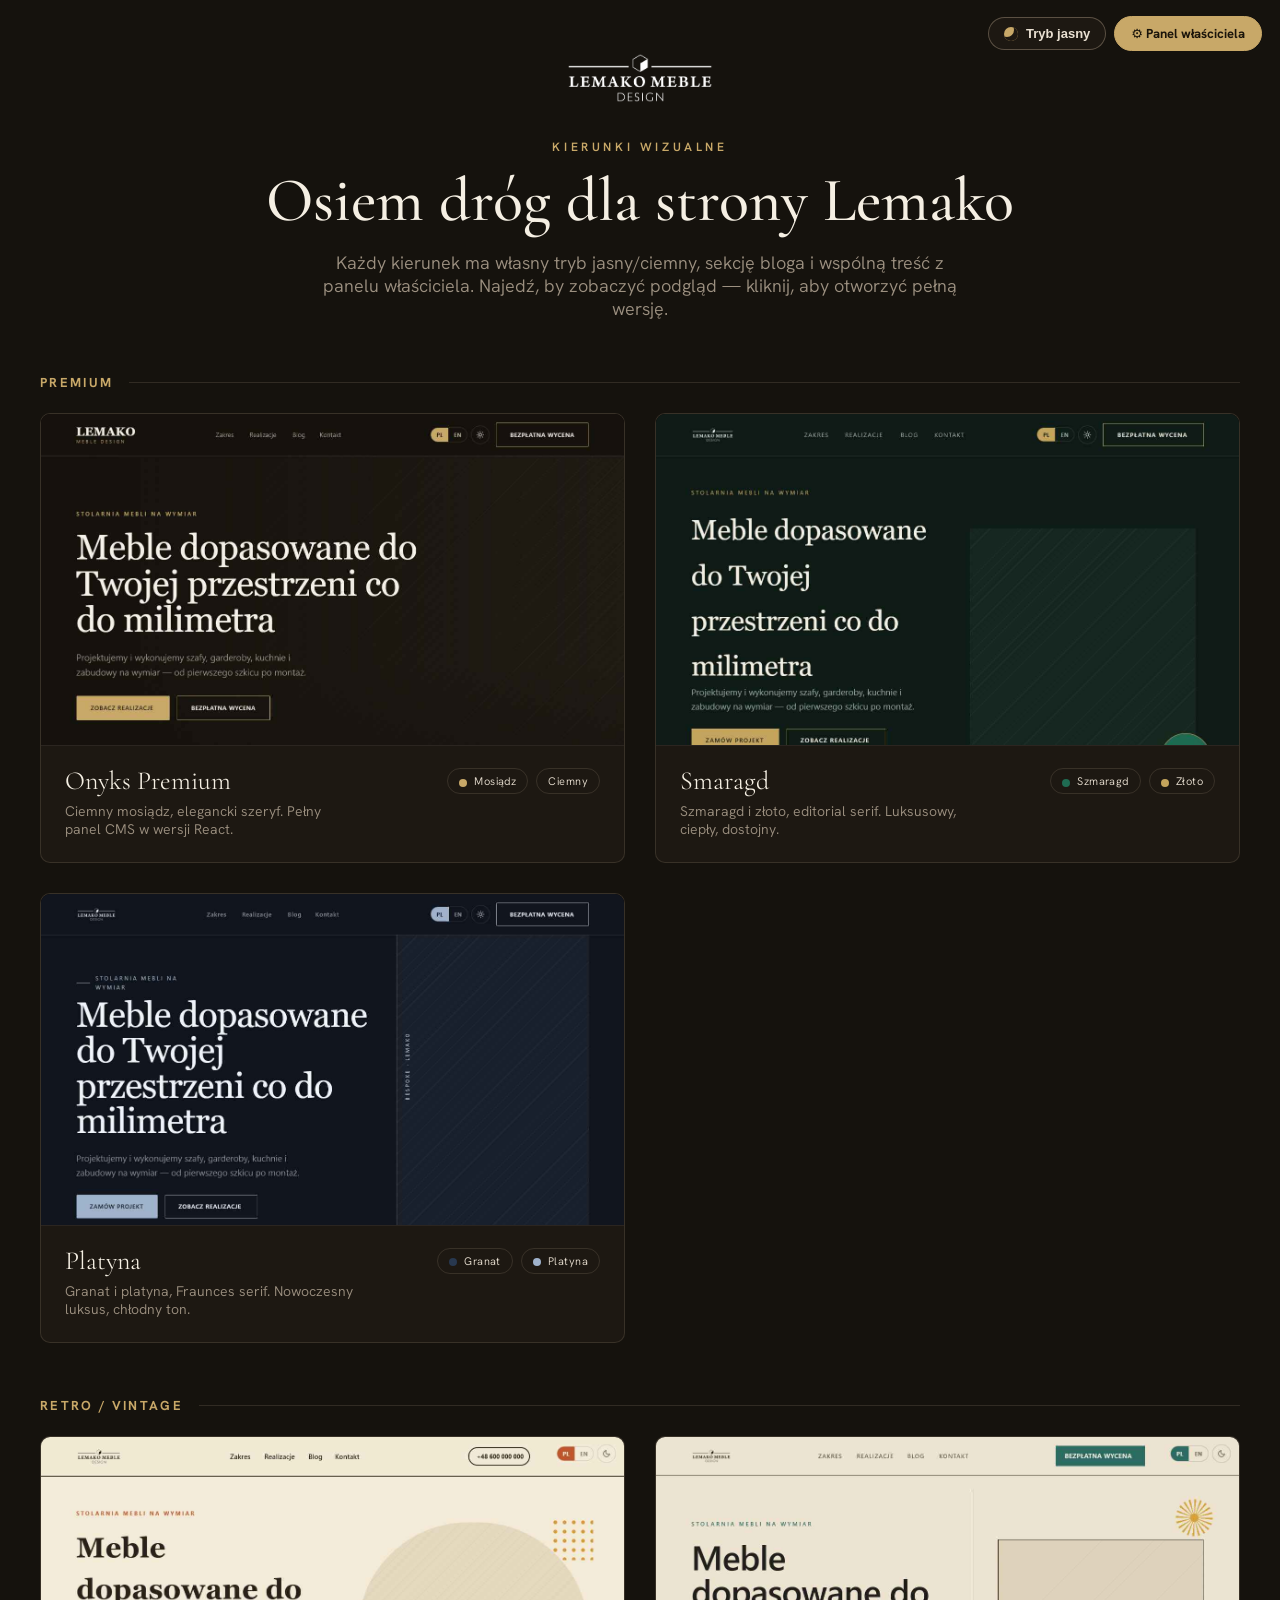
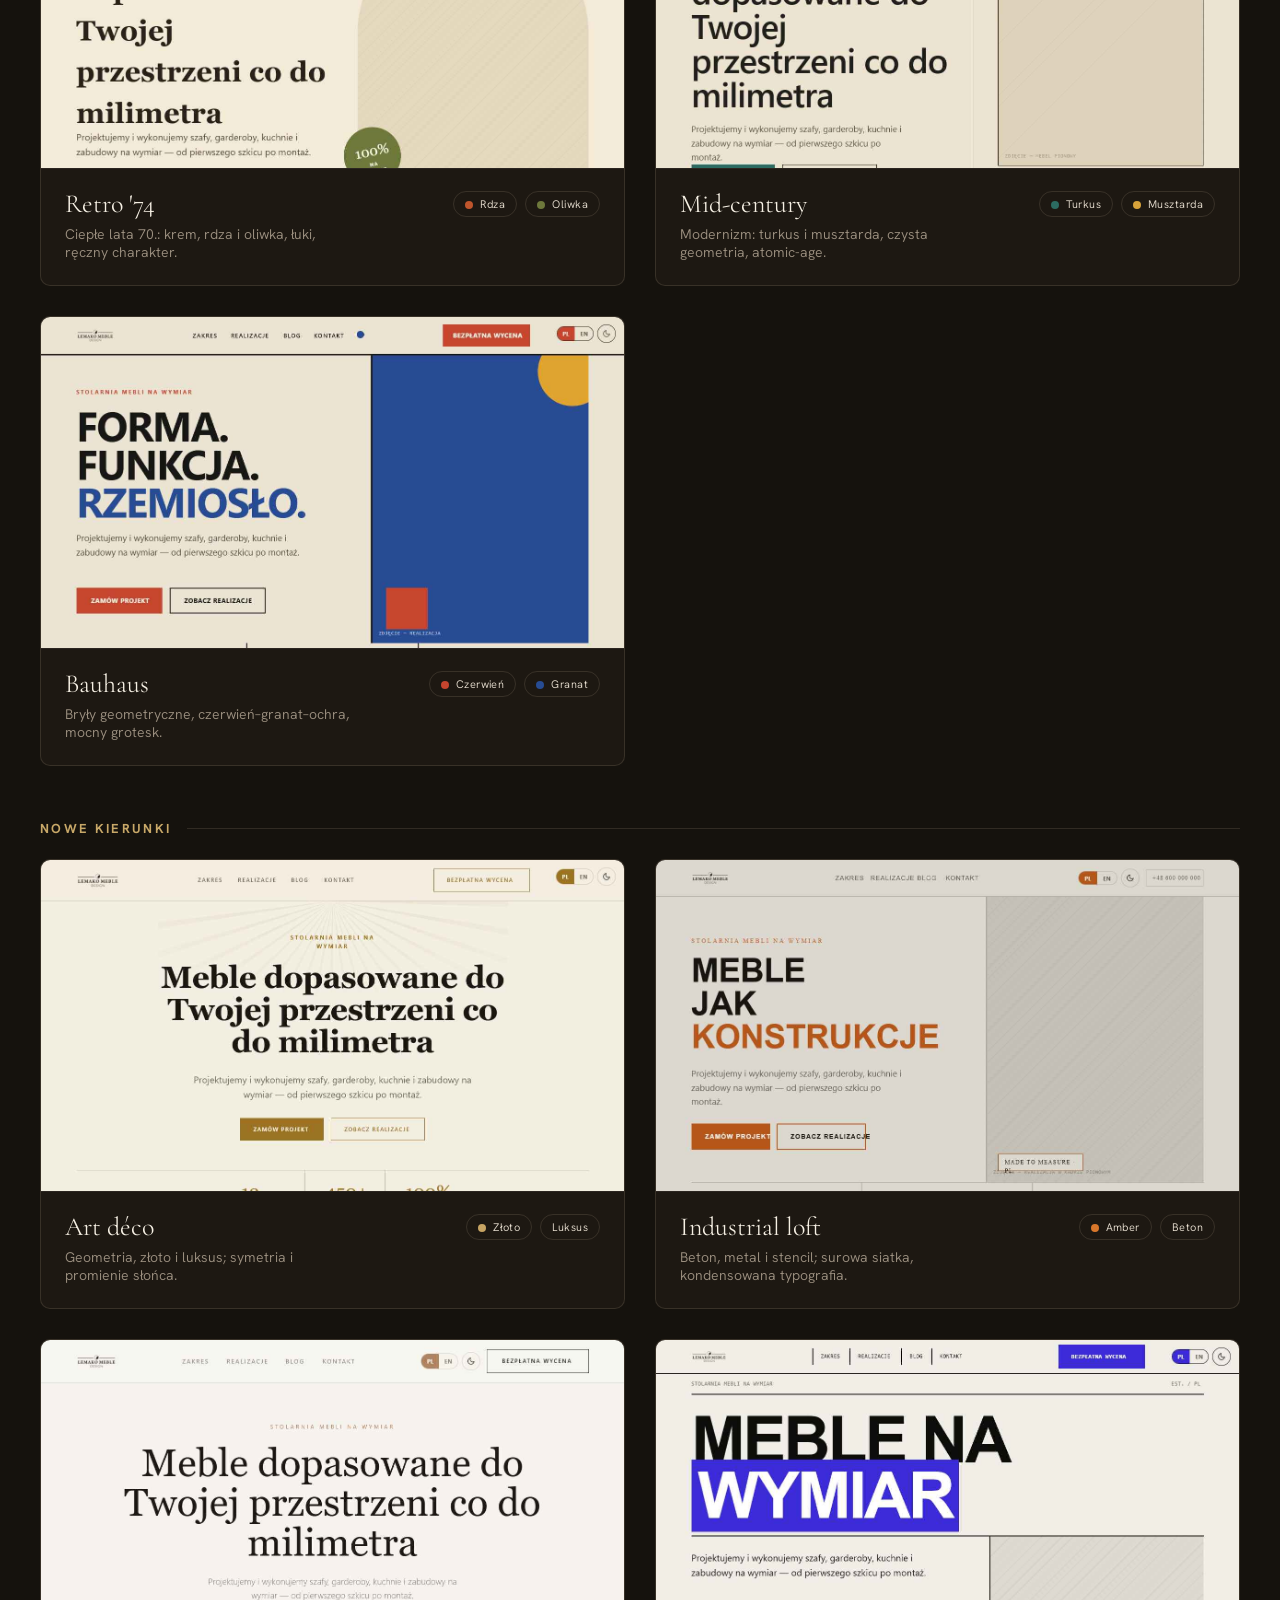
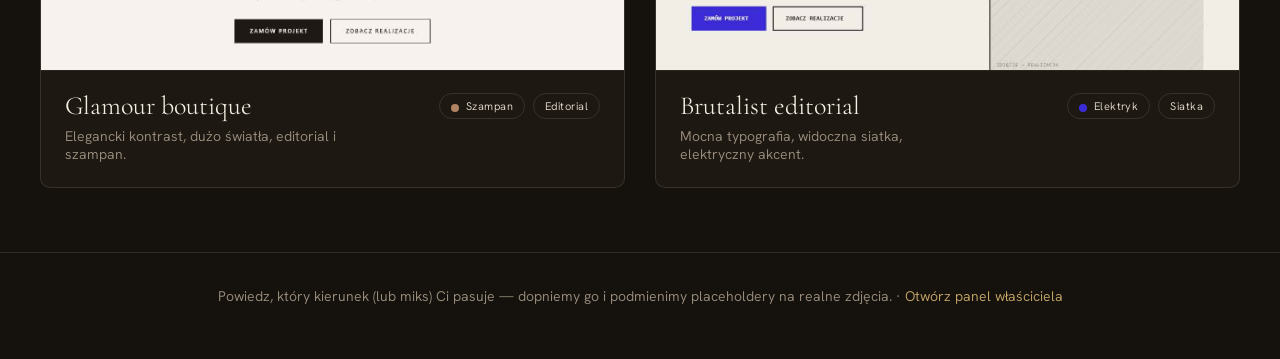
==== design/index.html @ 4ccf4e75 "Dodaj podstronę design/ z galerią kierunków wizualnych Rozpakowano paczkę Lemako MEBLE Design jako p" ====
<!DOCTYPE html>
<html lang="pl">
<head>
<meta charset="UTF-8" />
<meta name="viewport" content="width=device-width, initial-scale=1.0" />
<title>Lemako — kierunki wizualne</title>
<link rel="preconnect" href="https://fonts.googleapis.com" />
<link rel="preconnect" href="https://fonts.gstatic.com" crossorigin />
<link href="https://fonts.googleapis.com/css2?family=Cormorant+Garamond:wght@500;600&family=Hanken+Grotesk:wght@400;500;600;700&display=swap" rel="stylesheet" />
<style>
:root{ --bg:#15120d; --bg2:#1d1812; --line:rgba(220,200,170,.14); --line2:rgba(220,200,170,.32); --text:#e9e0d2; --head:#f5efe3; --muted:#9c9080; --gold:#c8a868; --shade:#0e0b09;
  --serif:"Cormorant Garamond",Georgia,serif; --sans:"Hanken Grotesk",system-ui,sans-serif; }
html[data-theme="light"]{ --bg:#efe7d8; --bg2:#f7f1e6; --line:rgba(40,30,16,.14); --line2:rgba(40,30,16,.3); --text:#352f24; --head:#1f1810; --muted:#6e6353; --gold:#9a7430; --shade:#e3d8c2; }
*{box-sizing:border-box;margin:0;padding:0;}
body{background:var(--bg);color:var(--text);font-family:var(--sans);-webkit-font-smoothing:antialiased;font-weight:350;}
a{color:inherit;text-decoration:none;}
.wrap{max-width:1320px;margin:0 auto;padding:0 40px;}
.chrome{position:fixed;top:16px;right:18px;z-index:50;display:flex;gap:8px;align-items:center;}
.chrome .l0{display:flex;border:1px solid var(--line2);border-radius:30px;overflow:hidden;background:var(--bg2);}
.chrome .mode{display:inline-flex;align-items:center;gap:8px;border:1px solid var(--line2);border-radius:30px;background:var(--bg2);color:var(--text);padding:8px 15px;font-size:13px;font-weight:600;}
.chrome .mode:hover{border-color:var(--gold);color:var(--gold);}
.chrome .mode .ic{width:14px;height:14px;border-radius:50%;background:var(--gold);box-shadow:inset -4px -4px 0 0 var(--bg2);}
html[data-theme="light"] .chrome .mode .ic{box-shadow:none;}
.panel-link{display:inline-flex;align-items:center;gap:8px;border:1px solid var(--gold);background:var(--gold);color:#1a140a;border-radius:30px;padding:8px 16px;font-size:13px;font-weight:700;}
.panel-link:hover{background:transparent;color:var(--gold);}

header.top{padding:50px 0 0;text-align:center;}
header.top img{height:56px;width:auto;margin:0 auto 28px;}
.eyebrow{font-size:12px;letter-spacing:.3em;text-transform:uppercase;color:var(--gold);font-weight:600;}
header.top h1{font-family:var(--serif);font-weight:500;font-size:clamp(36px,5vw,62px);line-height:1.04;margin-top:14px;color:var(--head);}
header.top p{color:var(--muted);max-width:64ch;margin:18px auto 0;font-size:18px;}

.group{margin-top:54px;}
.group > .lbl{display:flex;align-items:center;gap:16px;margin-bottom:22px;}
.group > .lbl span{font-size:13px;letter-spacing:.18em;text-transform:uppercase;color:var(--gold);font-weight:700;white-space:nowrap;}
.group > .lbl::after{content:"";flex:1;height:1px;background:var(--line);}
.grid{display:grid;grid-template-columns:repeat(2,1fr);gap:30px;}
.card{display:block;background:var(--bg2);border:1px solid var(--line);border-radius:10px;overflow:hidden;transition:transform .4s cubic-bezier(.22,1,.36,1),border-color .3s;position:relative;}
.card:hover{transform:translateY(-6px);border-color:var(--line2);}
.preview{position:relative;width:100%;aspect-ratio:1265/720;overflow:hidden;background:var(--shade);border-bottom:1px solid var(--line);}
.preview img{width:100%;height:100%;object-fit:cover;object-position:top center;display:block;}
.card .open{position:absolute;top:16px;right:16px;z-index:3;background:rgba(20,16,12,.72);backdrop-filter:blur(6px);color:#fff;font-size:12px;font-weight:600;letter-spacing:.04em;padding:9px 15px;border-radius:30px;border:1px solid rgba(255,255,255,.25);opacity:0;transform:translateY(-6px);transition:.35s;}
.card:hover .open{opacity:1;transform:none;}
.meta{padding:22px 24px 24px;display:flex;justify-content:space-between;align-items:flex-start;gap:18px;}
.meta .nm{font-family:var(--serif);font-size:26px;color:var(--head);line-height:1;}
.meta .ds{color:var(--muted);font-size:14px;margin-top:8px;max-width:36ch;}
.tags{display:flex;gap:8px;flex-wrap:wrap;justify-content:flex-end;flex-shrink:0;max-width:44%;}
.tag{font-size:11px;letter-spacing:.04em;color:var(--text);border:1px solid var(--line);border-radius:30px;padding:5px 11px;white-space:nowrap;}
.tag.dot::before{content:"";display:inline-block;width:8px;height:8px;border-radius:50%;margin-right:7px;vertical-align:middle;background:var(--c,#c8a868);}
footer{border-top:1px solid var(--line);padding:34px 0 54px;text-align:center;color:var(--muted);font-size:14px;margin-top:64px;}
footer a{color:var(--gold);}
@media(max-width:860px){ .grid{grid-template-columns:1fr;} .meta{flex-direction:column;} .tags{justify-content:flex-start;max-width:100%;} .chrome{position:static;justify-content:center;padding:16px;flex-wrap:wrap;} }
</style>
</head>
<body>
<div class="chrome">
  <button class="mode" id="modeBtn"><span class="ic"></span><span id="modeLbl">Tryb jasny</span></button>
  <a class="panel-link" href="panel.html" target="_blank">⚙ Panel właściciela</a>
</div>

<header class="top"><div class="wrap">
  <img id="brandLogo" src="assets/logo-white.png" alt="Lemako Meble Design" />
  <div class="eyebrow">Kierunki wizualne</div>
  <h1>Osiem dróg dla strony Lemako</h1>
  <p>Każdy kierunek ma własny tryb jasny/ciemny, sekcję bloga i wspólną treść z panelu właściciela. Najedź, by zobaczyć podgląd — kliknij, aby otworzyć pełną wersję.</p>
</div></header>

<div class="wrap">
  <div class="group">
    <div class="lbl"><span>Premium</span></div>
    <div class="grid" id="g-premium"></div>
  </div>
  <div class="group">
    <div class="lbl"><span>Retro / vintage</span></div>
    <div class="grid" id="g-retro"></div>
  </div>
  <div class="group">
    <div class="lbl"><span>Nowe kierunki</span></div>
    <div class="grid" id="g-new"></div>
  </div>
</div>

<footer><div class="wrap">Powiedz, który kierunek (lub miks) Ci pasuje — dopniemy go i podmienimy placeholdery na realne zdjęcia. · <a href="panel.html" target="_blank">Otwórz panel właściciela</a></div></footer>

<script>
  var STYLES = {
    premium: [
      { f:"Styl-Onyks.html", thumb:"assets/thumb-onyks.jpg", nm:"Onyks Premium", ds:"Ciemny mosiądz, elegancki szeryf. Pełny panel CMS w wersji React.", tags:[["Mosiądz","#c8a868"],["Ciemny",null]] },
      { f:"Styl-Smaragd.html", thumb:"assets/thumb-smaragd.jpg", nm:"Smaragd", ds:"Szmaragd i złoto, editorial serif. Luksusowy, ciepły, dostojny.", tags:[["Szmaragd","#1f6b52"],["Złoto","#c4a45c"]] },
      { f:"Styl-Platyna.html", thumb:"assets/thumb-platyna.jpg", nm:"Platyna", ds:"Granat i platyna, Fraunces serif. Nowoczesny luksus, chłodny ton.", tags:[["Granat","#28384f"],["Platyna","#9fb2cb"]] }
    ],
    retro: [
      { f:"Styl-Retro74.html", thumb:"assets/thumb-retro.jpg", nm:"Retro '74", ds:"Ciepłe lata 70.: krem, rdza i oliwka, łuki, ręczny charakter.", tags:[["Rdza","#bf552c"],["Oliwka","#6d783b"]] },
      { f:"Styl-MidCentury.html", thumb:"assets/thumb-midcentury.jpg", nm:"Mid-century", ds:"Modernizm: turkus i musztarda, czysta geometria, atomic-age.", tags:[["Turkus","#2c6b61"],["Musztarda","#d6a23a"]] },
      { f:"Styl-Bauhaus.html", thumb:"assets/thumb-bauhaus.jpg", nm:"Bauhaus", ds:"Bryły geometryczne, czerwień–granat–ochra, mocny grotesk.", tags:[["Czerwień","#c5452e"],["Granat","#274c93"]] }
    ],
    new: [
      { f:"Styl-ArtDeco.html", thumb:"assets/thumb-artdeco.jpg", nm:"Art déco", ds:"Geometria, złoto i luksus; symetria i promienie słońca.", tags:[["Złoto","#c7a463"],["Luksus",null]] },
      { f:"Styl-Industrial.html", thumb:"assets/thumb-industrial.jpg", nm:"Industrial loft", ds:"Beton, metal i stencil; surowa siatka, kondensowana typografia.", tags:[["Amber","#d8772b"],["Beton",null]] },
      { f:"Styl-Glamour.html", thumb:"assets/thumb-glamour.jpg", nm:"Glamour boutique", ds:"Elegancki kontrast, dużo światła, editorial i szampan.", tags:[["Szampan","#b08463"],["Editorial",null]] },
      { f:"Styl-Brutalist.html", thumb:"assets/thumb-brutalist.jpg", nm:"Brutalist editorial", ds:"Mocna typografia, widoczna siatka, elektryczny akcent.", tags:[["Elektryk","#3b2bd6"],["Siatka",null]] }
    ]
  };

  function card(s){
    var tags = s.tags.map(function(t){ return '<span class="tag'+(t[1]?' dot':'')+'"'+(t[1]?' style="--c:'+t[1]+'"':'')+'>'+t[0]+'</span>'; }).join("");
    return '<a class="card" href="'+s.f+'" target="_blank">'
      + '<span class="open">Otwórz pełną wersję ↗</span>'
      + '<div class="preview"><img src="'+s.thumb+'" alt="Podgląd — '+s.nm+'" /></div>'
      + '<div class="meta"><div><div class="nm">'+s.nm+'</div><div class="ds">'+s.ds+'</div></div><div class="tags">'+tags+'</div></div></a>';
  }
  document.getElementById("g-premium").innerHTML = STYLES.premium.map(card).join("");
  document.getElementById("g-retro").innerHTML = STYLES.retro.map(card).join("");
  document.getElementById("g-new").innerHTML = STYLES.new.map(card).join("");

  // tryb jasny/ciemny galerii
  (function(){
    var root=document.documentElement, logo=document.getElementById('brandLogo'),
        btn=document.getElementById('modeBtn'), lbl=document.getElementById('modeLbl');
    function apply(m){
      if(m==='light'){ root.setAttribute('data-theme','light'); logo.src='assets/logo-ink.png'; lbl.textContent='Tryb ciemny'; }
      else { root.removeAttribute('data-theme'); logo.src='assets/logo-white.png'; lbl.textContent='Tryb jasny'; }
    }
    var mode = localStorage.getItem('lemako_gallery_theme') || 'dark';
    apply(mode);
    btn.addEventListener('click', function(){ mode=(mode==='light'?'dark':'light'); localStorage.setItem('lemako_gallery_theme', mode); apply(mode); });
  })();
</script>
</body>
</html>
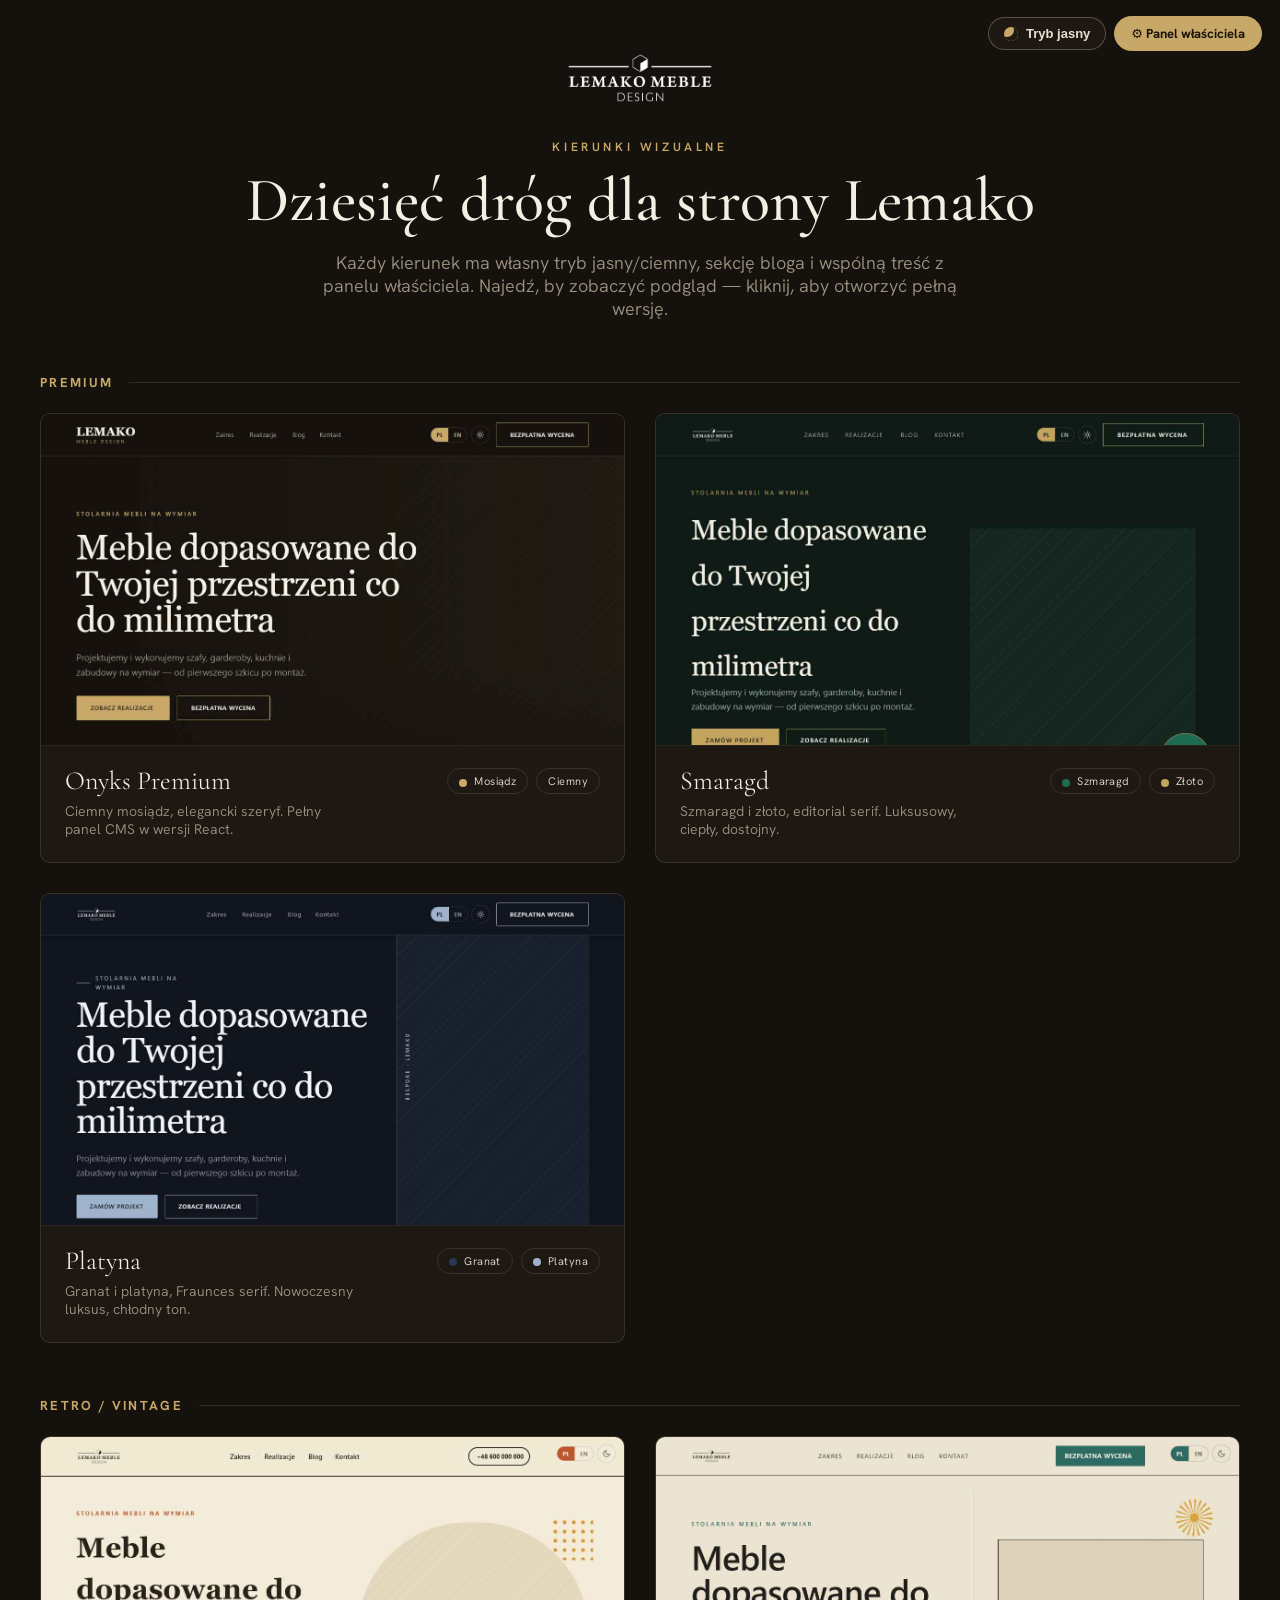
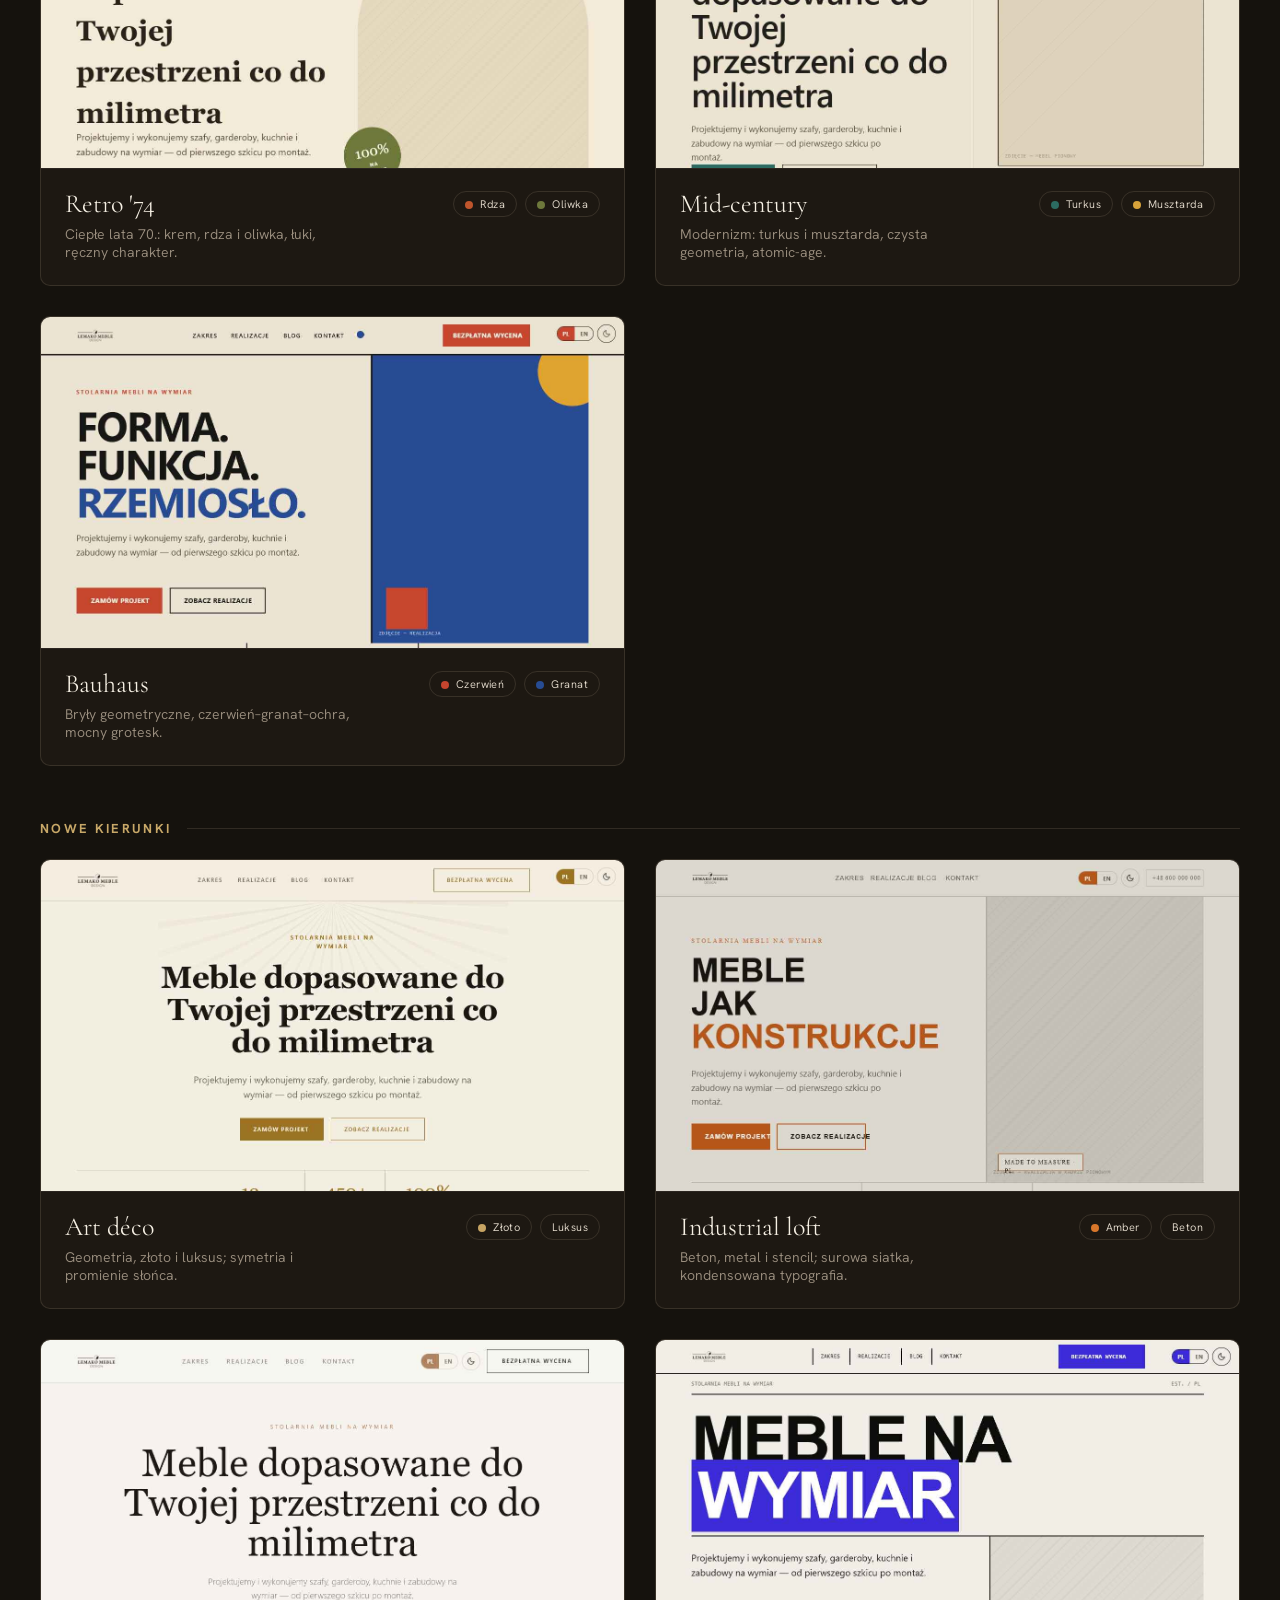
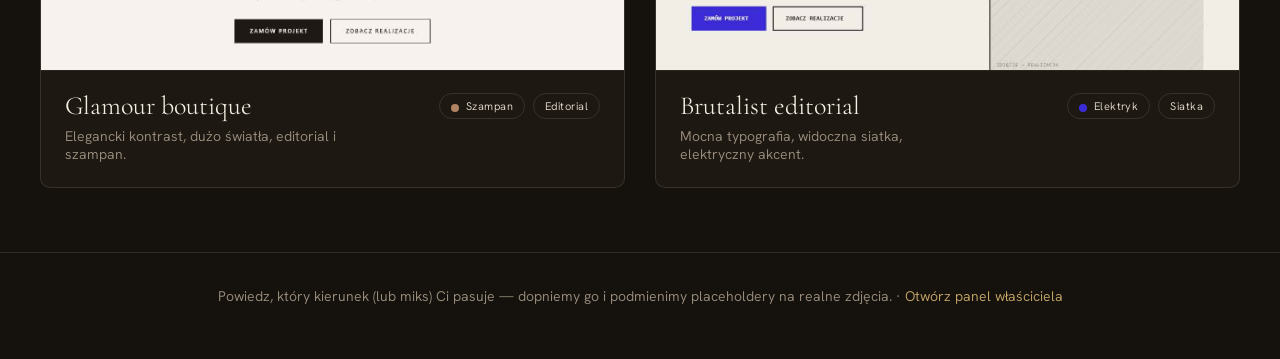
==== commit 21e54da9: "Text change" ====
--- a/design/index.html
+++ b/design/index.html
@@ -61,7 +61,7 @@
 <header class="top"><div class="wrap">
   <img id="brandLogo" src="assets/logo-white.png" alt="Lemako Meble Design" />
   <div class="eyebrow">Kierunki wizualne</div>
-  <h1>Osiem dróg dla strony Lemako</h1>
+  <h1>Dziesięć dróg dla strony Lemako</h1>
   <p>Każdy kierunek ma własny tryb jasny/ciemny, sekcję bloga i wspólną treść z panelu właściciela. Najedź, by zobaczyć podgląd — kliknij, aby otworzyć pełną wersję.</p>
 </div></header>
 
